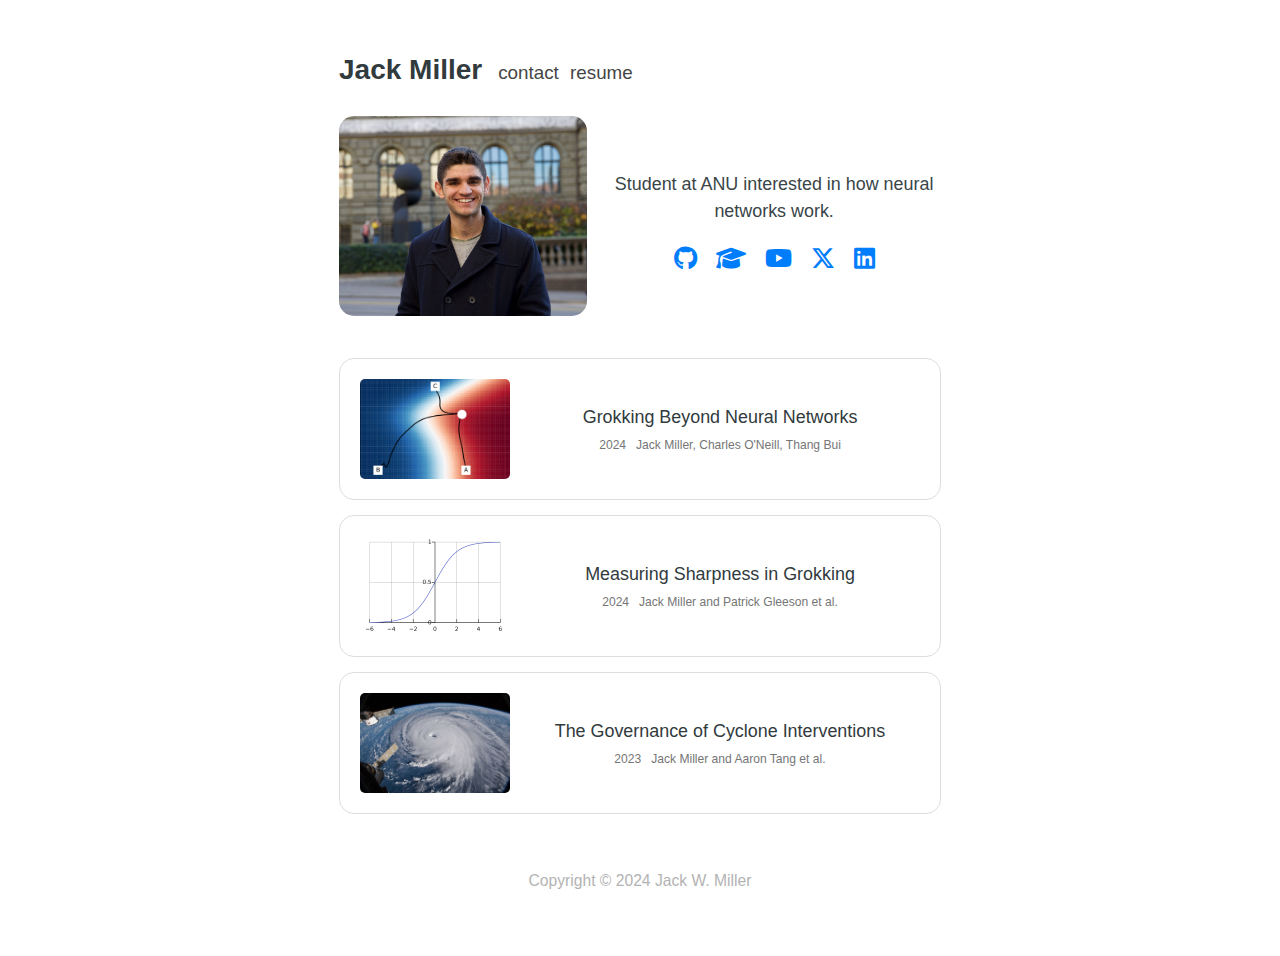
==== index.html @ ff43652f "added first draft of website for publication" ====
<!DOCTYPE html>
<html lang="en">

<head>
    <meta charset="UTF-8">
    <meta name="viewport" content="width=device-width, initial-scale=1.0">
    <!-- Link to your CSS file -->
    <link rel="stylesheet" href="./css/style.min.css">
    <!-- External CSS for icons -->
    <link href="https://cdnjs.cloudflare.com/ajax/libs/font-awesome/6.4.2/css/all.min.css" rel="stylesheet">
    <title>Jack Miller's Personal Website</title>
</head>

<body>
    <header id="banner">
        <h2><a href="index.html">Jack Miller</a></h2>
        <nav>
            <ul>
                <li>
                    <a href="contact.html" title="contact">contact</a>
                </li>
                <!-- REMEMBER TO UPDATE!!! -->
                <li>
                    <a href="https://drive.google.com/file/d/1jCSlF9UcVg0vyi5t_yBWuqcscpQNEtxM/view?usp=sharing"
                        title="CV" target="_blank">resume</a>
                </li>
            </ul>
        </nav>
    </header>
    <main id="content">
        <div id="bio">
            <img src="images/Cropped.jpg" alt="Profile Photo">
            <div>
                <center>
                    <p>Student at ANU interested in how neural networks work.</p>
                    <div id="social-links">
                        <a href="https://github.com/jackmiller2003" target="_blank"><i class="fab fa-github"></i></a>
                        <a href="https://scholar.google.com/citations?user=geDj6_gAAAAJ&hl=en" target="_blank"><i
                                class="fas fa-graduation-cap"></i></a>
                        <a href="https://www.youtube.com/channel/UCCt1Gwv2Ow8UQpjsaod8QqA" target="_blank"><i
                                class="fab fa-youtube"></i></a>
                        <a href="https://twitter.com/jackm2003" target="_blank"><i class="fab fa-x-twitter"></i></a>
                        <!-- Add linkedin -->
                        <a href="https://www.linkedin.com/in/jack-miller-8574211aa/" target="_blank"><i
                                class="fab fa-linkedin"></i></a>
                    </div>
                </center>
            </div>
        </div>
        <br>
        <!-- <h2>Posts</h2> -->

        <ul id="posts">
            <li>
                <a href="posts/grokking_beyond_neural_networks.html" class="post-link">
                    <img src="images/gpc_small.png" alt="An example image">
                    <div class="text-content">
                        <span class="post-title">Grokking Beyond Neural Networks</span>
                        <div class="post-meta">
                            <span class="date">2024</span>
                            <span class="author">Jack Miller, Charles O'Neill, Thang Bui</span>
                        </div>
                    </div>
                </a>
            </li>
            <li>
                <a href="posts/measuring_sharpness_in_grokking.html" class="post-link">
                    <img src="images/1200px-Logistic-curve.svg.png" alt="An example image">
                    <div class="text-content">
                        <span class="post-title">Measuring Sharpness in Grokking</span>
                        <div class="post-meta">
                            <span class="date">2024</span>
                            <span class="author">Jack Miller and Patrick Gleeson et al.</span>
                        </div>
                    </div>
                </a>
            </li>
            <li>
                <a href="posts/feasibility_and_governance_of_cyclone_interventions.html" class="post-link">
                    <img src="images/cyclone_3_2.png" alt="An example image">
                    <div class="text-content">
                        <span class="post-title">The Governance of Cyclone Interventions</span>
                        <div class="post-meta">
                            <span class="date">2023</span>
                            <span class="author">Jack Miller and Aaron Tang et al.</span>
                        </div>
                    </div>
                </a>
            </li>
            <!-- Repeat for each post -->
            <!-- TODO: remove these repeats. -->
        </ul>
    </main>
    <footer id="footer">
        <center>
            Copyright © 2024 Jack W. Miller
        </center>
    </footer>
</body>

</html>
---- css/style.min.css ----
*,
*:before,
*:after {
    box-sizing: border-box
}

html {
    font-size: 70%
}

body {
    font-size: 16px;
    font-size: 1.6rem;
    font-family: -apple-system, BlinkMacSystemFont, segoe ui, Helvetica, Arial, sans-serif, apple color emoji, segoe ui emoji, segoe ui symbol;
    color: #313a3d;
    width: 100%;
    margin: 0 auto;
    padding: 24px 24px;
    line-height: 1.6;
    overflow-wrap: break-word
}

/* Adjustments for the flex container */
#content>div {
    display: flex;
    flex-direction: row;
    /* Side-by-side layout */
    align-items: center;
    /* Vertical alignment in the middle */
    justify-content: flex-start;
    /* Align items to the start of the container */
    gap: 20px;
    /* Space between the image and the text */
    margin: 0 auto;
}

#content img {
    height: 200px;
    /* Fixed height for the image */
    border-radius: 15px;
    /* Rounded corners for the image */
    flex-shrink: 0;
    /* Prevent the image from shrinking */
}

/* Adjust the layout for smaller screens */
@media (max-width: 670px) {
    #content>div {
        flex-direction: column;
        /* Stack vertically on smaller screens */
        align-items: center;
        /* Center-align the items */
    }
}

#social-links a {
    display: inline-block;
    margin: 0 7px;
    /* Adjusts spacing between each icon */
    font-size: 24px;
    /* Adjusts the size of the icons */
}

#social-links a i {
    transition: transform 0.2s ease;
    /* Smooth transformation on hover */
}

#social-links a:hover i {
    transform: scale(1.1);
    /* Slightly increase size on hover */
}

header#banner {
    margin: 25px 0
}

header#banner a {
    color: #313a3d;
    text-decoration: none
}

header#banner a:hover {
    text-decoration: underline
}

header#banner h2 {
    display: inline;
    font-size: 21px;
    font-size: 2.1rem;
    margin: 0 8px 0 0
}

header#banner nav {
    display: inline-block
}

header#banner nav ul {
    list-style-type: none;
    font-size: 1.05em;
    text-transform: lowercase;
    margin: 0;
    padding: 0
}

header#banner nav ul li {
    display: inline;
    margin: 0 3px
}

header#banner nav ul li a {
    color: #454545
}

main#content a {
    color: #007dfa;
    text-decoration: none
}

main#content a:hover {
    text-decoration: underline
}

main#content h1,
main#content h2,
main#content h3,
main#content h4,
main#content h5,
main#content h6 {
    margin-bottom: 0;
    line-height: 1.15
}

main#content h3 {
    font-size: 19px;
    font-size: 1.9rem
}

main#content h1+p,
main#content h2+p,
main#content h3+p,
main#content h4+p,
main#content h5+p,
main#content h6+p {
    margin-top: 5px
}

main#content p {
    color: #394548;
    margin: 16px 0
}

main#content hr {
    height: 1px;
    border: 0;
    background: #d8d8d8
}

main#content abbr {
    cursor: help
}

/* Post list CSS */

#posts {
    list-style-type: none;
    font-size: 1.6rem;
    margin-top: 0;
    padding: 0;
    /* max-height: 800px; */
    /* Set to desired fixed height */
    overflow-y: auto;
    /* Enables vertical scrolling */
    /* border: 1px solid #ddd; */
    /* Optional: adds a border around the list */
    /* border-radius: 15px; */
    /* Optional: rounds the corners of the list's border */
}

main#content ul#posts {
    list-style-type: none;
    font-size: 1.6rem;
    margin-top: 0;
    padding: 0;
}

main#content ul#posts li {
    margin: 15px 0;
    padding: 20px;
    border: 1px solid #ddd;
    /* Light grey border */
    border-radius: 15px;
    display: flex;
    align-items: center;
    overflow: hidden;
    transition: box-shadow 0.2s ease-in-out;
    /* Smooth transition for shadow */
}

main#content ul#posts .post-link {
    display: flex;
    align-items: center;
    width: 100%;
    text-decoration: none;
    color: inherit;
    /* Ensures text color is inherited */
}

main#content ul#posts img {
    margin-right: 10px;
    height: 100px;
    width: auto;
    border-radius: 5px;
}

main#content ul#posts .text-content {
    flex-grow: 1;
    display: flex;
    flex-direction: column;
    justify-content: center;
    text-align: center;
}

main#content ul#posts .text-content .post-title {
    font-size: 1.6rem;
}

main#content ul#posts .text-content .post-meta {
    margin-top: 5px;
    display: flex;
    flex-direction: row;
    /* Default layout with date before authors */
    justify-content: center;
    font-size: 0.6em;
    color: #767676;
}

main#content ul#posts .text-content .post-meta .date,
main#content ul#posts .text-content .post-meta .author {
    margin: 0 5px;
}

main#content ul#posts li:hover {
    box-shadow: 0 0 5px rgba(0, 0, 0, 0.2);
    /* Subtle shadow appears on hover */
}

/* Media query for screens smaller than 670px */
@media (max-width: 670px) {
    main#content ul#posts .text-content .post-meta {
        flex-direction: column;
        /* Stack date and authors vertically */
        align-items: center;
        /* Center-align the items for aesthetics */
    }

    main#content ul#posts .text-content .post-meta .date {
        order: 2;
        /* Makes the date appear after the authors */
    }

    main#content ul#posts .text-content .post-meta .author {
        order: 1;
        /* Ensures authors appear before the date */
    }
}


/* End UL */

main#content header#post-header h1 {
    display: block;
    font-size: 23px;
    font-size: 2.3rem;
    font-weight: 600;
    line-height: 1.15
}

main#content header#post-header>div {
    display: block;
    font-size: .85em;
    color: #767676
}

main#content #toc {
    border: 1px solid #b1b1b1;
    border-radius: 1px;
    line-height: 26px;
    margin: 16px 0;
    padding: 9px 14px
}

main#content #toc h4 {
    font-size: 1.06em;
    color: #3d3d3d;
    margin: 0
}

main#content #toc nav#TableOfContents {
    margin-top: 4px
}

main#content #toc nav#TableOfContents>ul,
main#content #toc nav#TableOfContents>ol {
    margin-left: -40px
}

main#content #toc ul,
main#content #toc ol {
    font-size: .98em;
    margin: 0;
    padding: 0 0 0 40px
}

main#content #toc ul {
    list-style-type: none
}

main#content #toc ol {
    counter-reset: item
}

main#content #toc ol li {
    display: block
}

main#content #toc ol li:before {
    content: counters(item, ".")". ";
    counter-increment: item
}

main#content img {
    max-width: 100%;
    margin: 0 auto
}

main#content figure {
    margin: 16px 0
}

main#content figure img {
    display: block;
    max-width: 100%;
    margin: 0 auto
}

main#content figure figcaption {
    font-size: .92em;
    font-style: italic;
    line-height: 22px;
    text-align: center;
    margin-top: 6px;
    padding: 0 10px
}

main#content figure figcaption h4 {
    font-style: normal;
    display: inline;
    margin: 0
}

main#content figure figcaption p {
    display: inline;
    margin: 0;
    padding-left: 8px
}

main#content blockquote {
    font-style: italic;
    margin-top: 10px;
    margin-bottom: 10px;
    margin-left: 50px;
    padding-left: 15px;
    border-left: 3px solid #ccc
}

main#content code,
main#content pre {
    font-family: menlo, monospace
}

main#content code {
    font-size: .96em;
    padding: 0 5px
}

main#content pre {
    display: block;
    overflow-x: auto;
    font-size: 14px;
    font-size: 1.4rem;
    white-space: pre;
    margin: 20px 0;
    padding: 1.5rem;
    line-height: 1.4
}

main#content pre code {
    padding: 0
}

main#content .footnotes {
    font-size: .9em
}

footer#footer {
    font-size: 14px;
    font-size: 1.4rem;
    font-weight: 400;
    color: #b3b3b3;
    margin: 40px 0
}

@media(min-width:670px) {
    body {
        width: 650px;
        line-height: 1.5
    }

    main#content hr {
        width: 108%;
        margin-left: -3.8%
    }

    header#banner h2 {
        font-size: 25px;
        font-size: 2.5rem
    }

    main#content h3 {
        font-size: 20px;
        font-size: 2rem
    }

    main#content ul#posts {
        font-size: 18px;
        font-size: 1.8rem
    }

    main#content header#post-header h1 {
        font-size: 24px;
        font-size: 2.4rem
    }

    main#content img {
        max-width: 100%;
        margin-left: 0%
    }

    main#content figure {
        margin-left: -3.8%
    }

    main#content figure img {
        max-width: 100%
    }

    main#content pre {
        width: 100%;
        margin-left: -3.8%;
        padding: 1.5rem 2.2rem
    }
}

/* 
@media(prefers-color-scheme:dark) {
    html {
        scrollbar-color: #6c6c6c #2e2e2e
    }

    body {
        color: #ebebeb;
        background: #121212;
        -webkit-font-smoothing: antialiased;
        -moz-osx-font-smoothing: grayscale
    }

    header#banner a {
        color: #e0e0e0;
        text-decoration: none
    }

    header#banner nav ul li a {
        color: #ccc
    }

    main#content a {
        color: #00b1ed
    }

    main#content p {
        color: #f5f5f5
    }

    main#content hr {
        background: #5c5c5c
    }

    main#content #toc h4 {
        color: #d4d4d4
    }

    main#content ul#posts small {
        color: #a7a7a7
    }

    main#content ul#posts li a:hover {
        color: #21c7ff
    }

    main#content header#post-header div {
        color: #a7a7a7
    }
} */
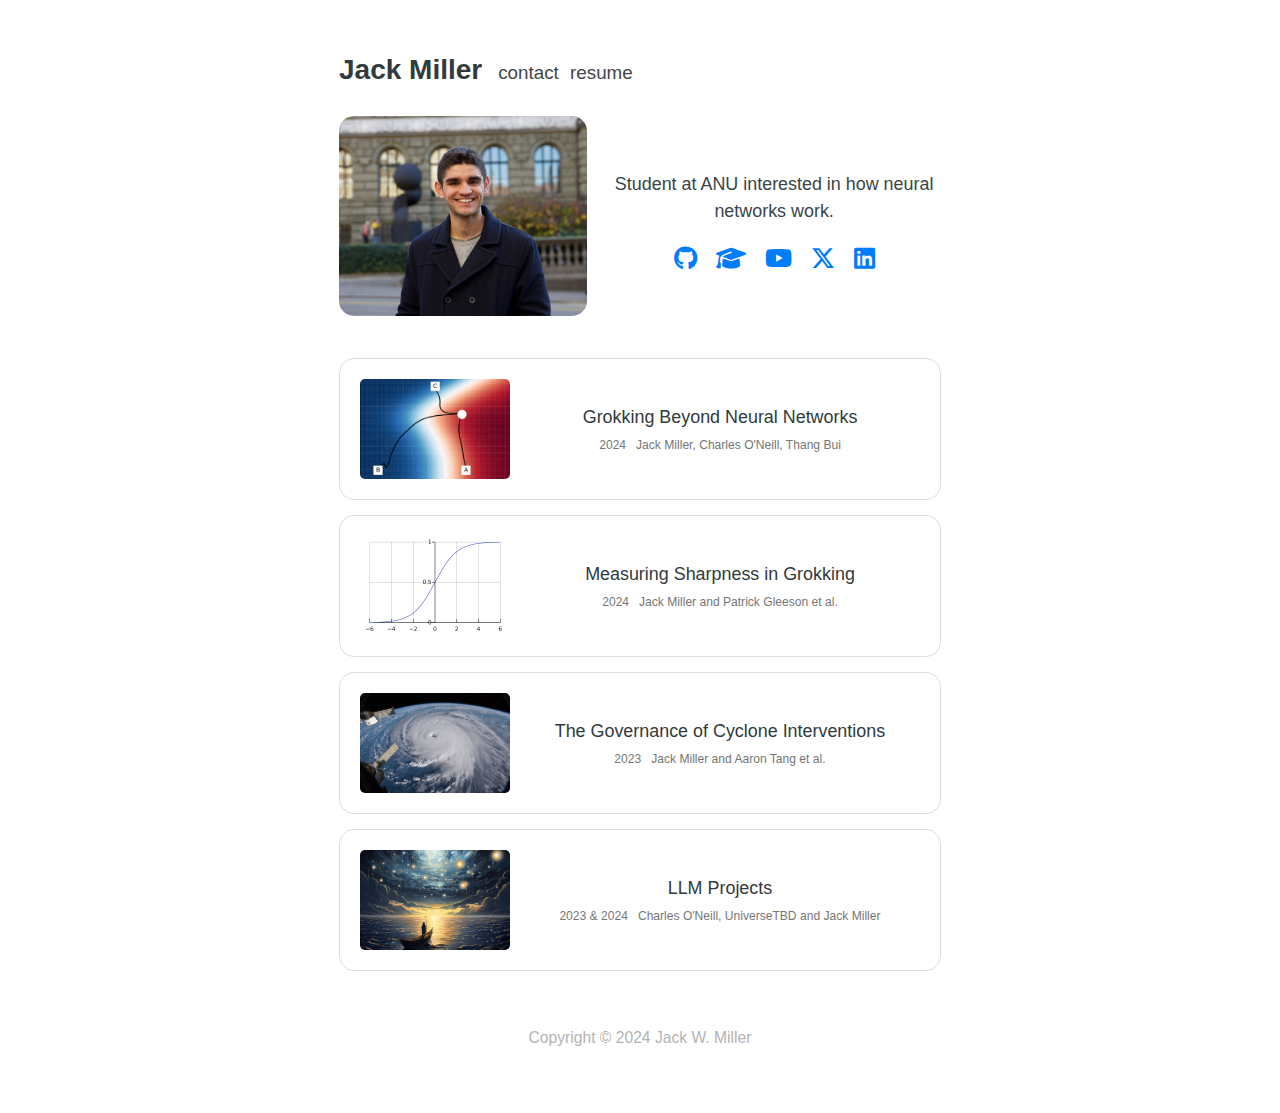
==== commit a7b959aa: "feat: added LLM project page." ====
--- a/index.html
+++ b/index.html
@@ -87,6 +87,18 @@
                     </div>
                 </a>
             </li>
+            <li>
+                <a href="posts/llm_projects.html" class="post-link">
+                    <img src="images/llm-projects.jpeg" alt="An example image">
+                    <div class="text-content">
+                        <span class="post-title">LLM Projects</span>
+                        <div class="post-meta">
+                            <span class="date">2023 & 2024</span>
+                            <span class="author">Charles O'Neill, UniverseTBD and Jack Miller</span>
+                        </div>
+                    </div>
+                </a>
+            </li>
             <!-- Repeat for each post -->
             <!-- TODO: remove these repeats. -->
         </ul>
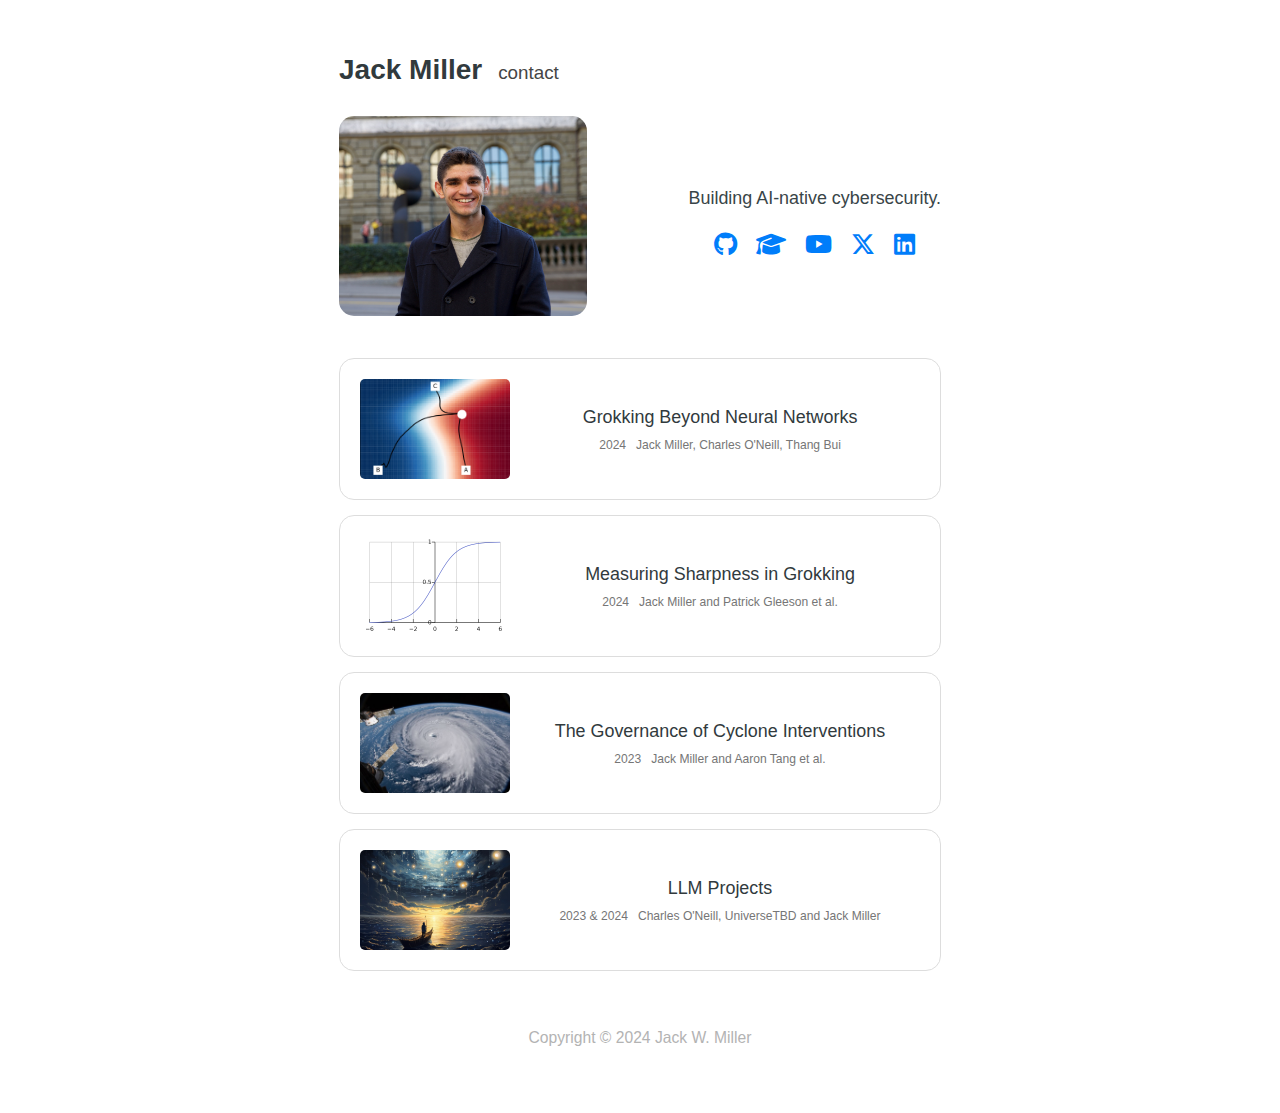
==== commit 8938f0c7: "upated website to simplify" ====
--- a/index.html
+++ b/index.html
@@ -19,11 +19,6 @@
                 <li>
                     <a href="contact.html" title="contact">contact</a>
                 </li>
-                <!-- REMEMBER TO UPDATE!!! -->
-                <li>
-                    <a href="https://drive.google.com/file/d/1jCSlF9UcVg0vyi5t_yBWuqcscpQNEtxM/view?usp=sharing"
-                        title="CV" target="_blank">resume</a>
-                </li>
             </ul>
         </nav>
     </header>
@@ -32,7 +27,7 @@
             <img src="images/Cropped.jpg" alt="Profile Photo">
             <div>
                 <center>
-                    <p>Student at ANU interested in how neural networks work.</p>
+                    <p>Building AI-native cybersecurity.</p>
                     <div id="social-links">
                         <a href="https://github.com/jackmiller2003" target="_blank"><i class="fab fa-github"></i></a>
                         <a href="https://scholar.google.com/citations?user=geDj6_gAAAAJ&hl=en" target="_blank"><i
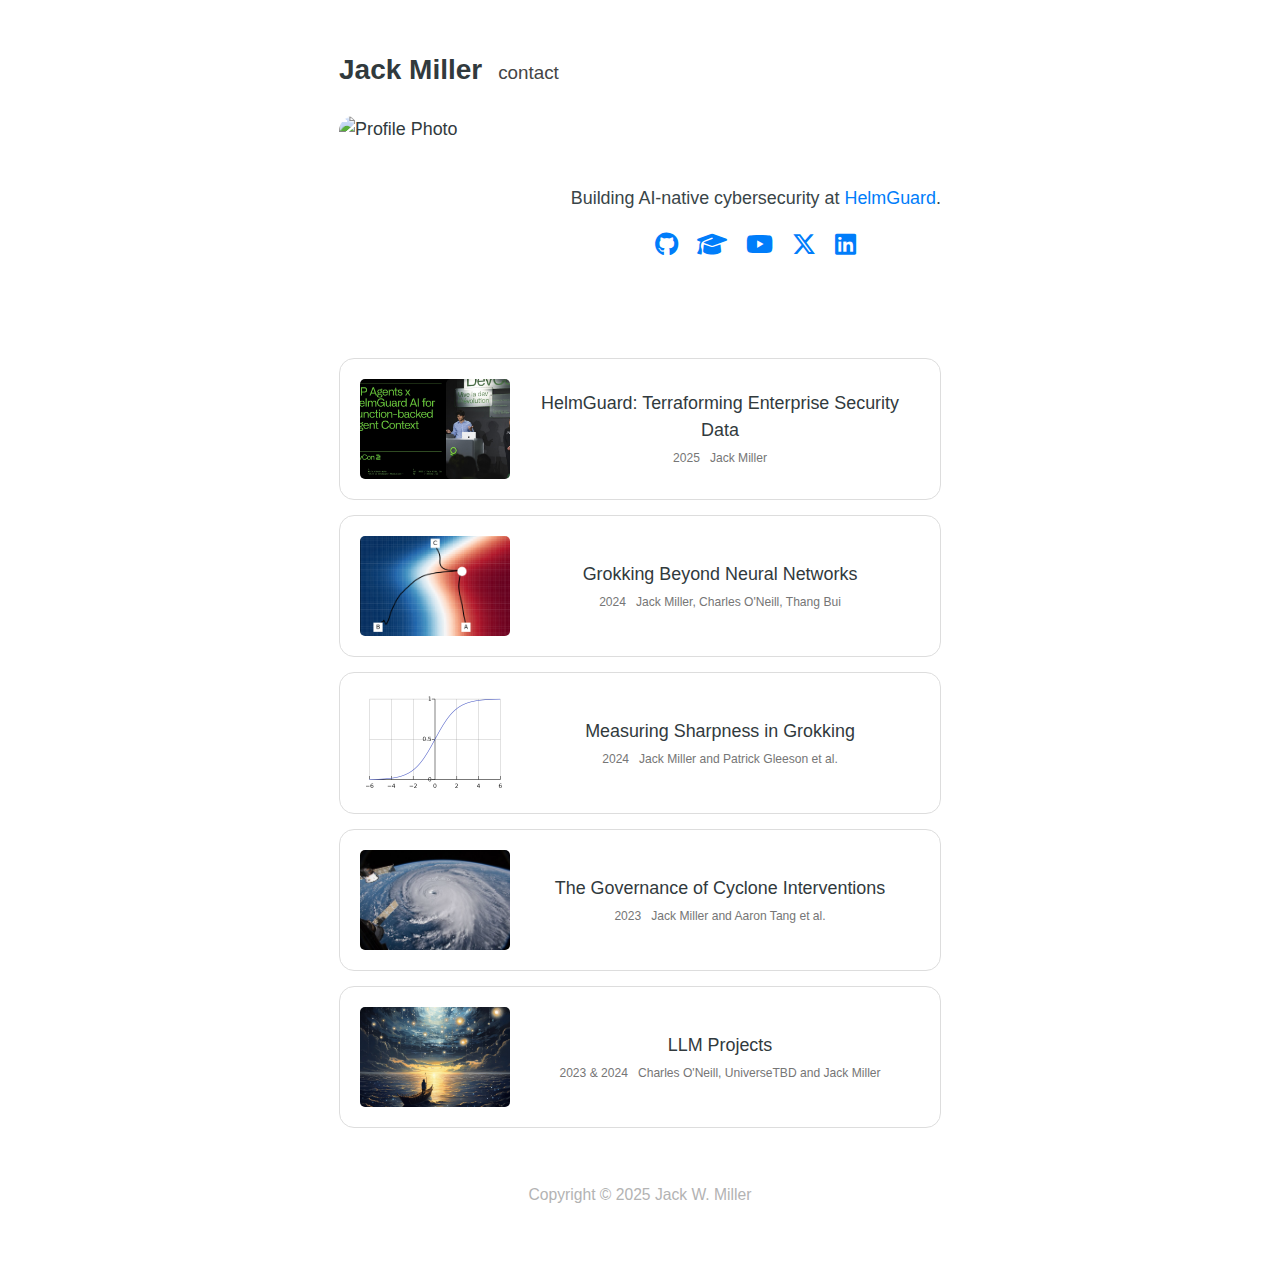
==== commit 8573aeb0: "added new post and profile pic" ====
--- a/index.html
+++ b/index.html
@@ -24,10 +24,11 @@
     </header>
     <main id="content">
         <div id="bio">
-            <img src="images/Cropped.jpg" alt="Profile Photo">
+            <img src="images/Cropped.png" alt="Profile Photo">
             <div>
                 <center>
-                    <p>Building AI-native cybersecurity.</p>
+                    <p>Building AI-native cybersecurity at <a href="https://helmguard.ai" target="_blank">HelmGuard</a>.
+                    </p>
                     <div id="social-links">
                         <a href="https://github.com/jackmiller2003" target="_blank"><i class="fab fa-github"></i></a>
                         <a href="https://scholar.google.com/citations?user=geDj6_gAAAAJ&hl=en" target="_blank"><i
@@ -46,6 +47,18 @@
         <!-- <h2>Posts</h2> -->
 
         <ul id="posts">
+            <li>
+                <a href="posts/helmguard_at_palantir.html" class="post-link">
+                    <img src="images/HelmGuard at Palantir.jpg" alt="HelmGuard at Palantir">
+                    <div class="text-content">
+                        <span class="post-title">HelmGuard: Terraforming Enterprise Security Data</span>
+                        <div class="post-meta">
+                            <span class="date">2025</span>
+                            <span class="author">Jack Miller</span>
+                        </div>
+                    </div>
+                </a>
+            </li>
             <li>
                 <a href="posts/grokking_beyond_neural_networks.html" class="post-link">
                     <img src="images/gpc_small.png" alt="An example image">
@@ -100,7 +113,7 @@
     </main>
     <footer id="footer">
         <center>
-            Copyright © 2024 Jack W. Miller
+            Copyright © 2025 Jack W. Miller
         </center>
     </footer>
 </body>
--- a/css/style.min.css
+++ b/css/style.min.css
@@ -209,8 +209,13 @@
 main#content ul#posts img {
     margin-right: 10px;
     height: 100px;
-    width: auto;
+    width: 150px;
+    /* Fixed width to maintain 3:2 aspect ratio */
     border-radius: 5px;
+    object-fit: cover;
+    /* This crops the image to fit the container */
+    object-position: center;
+    /* Centers the image within the container */
 }
 
 main#content ul#posts .text-content {
